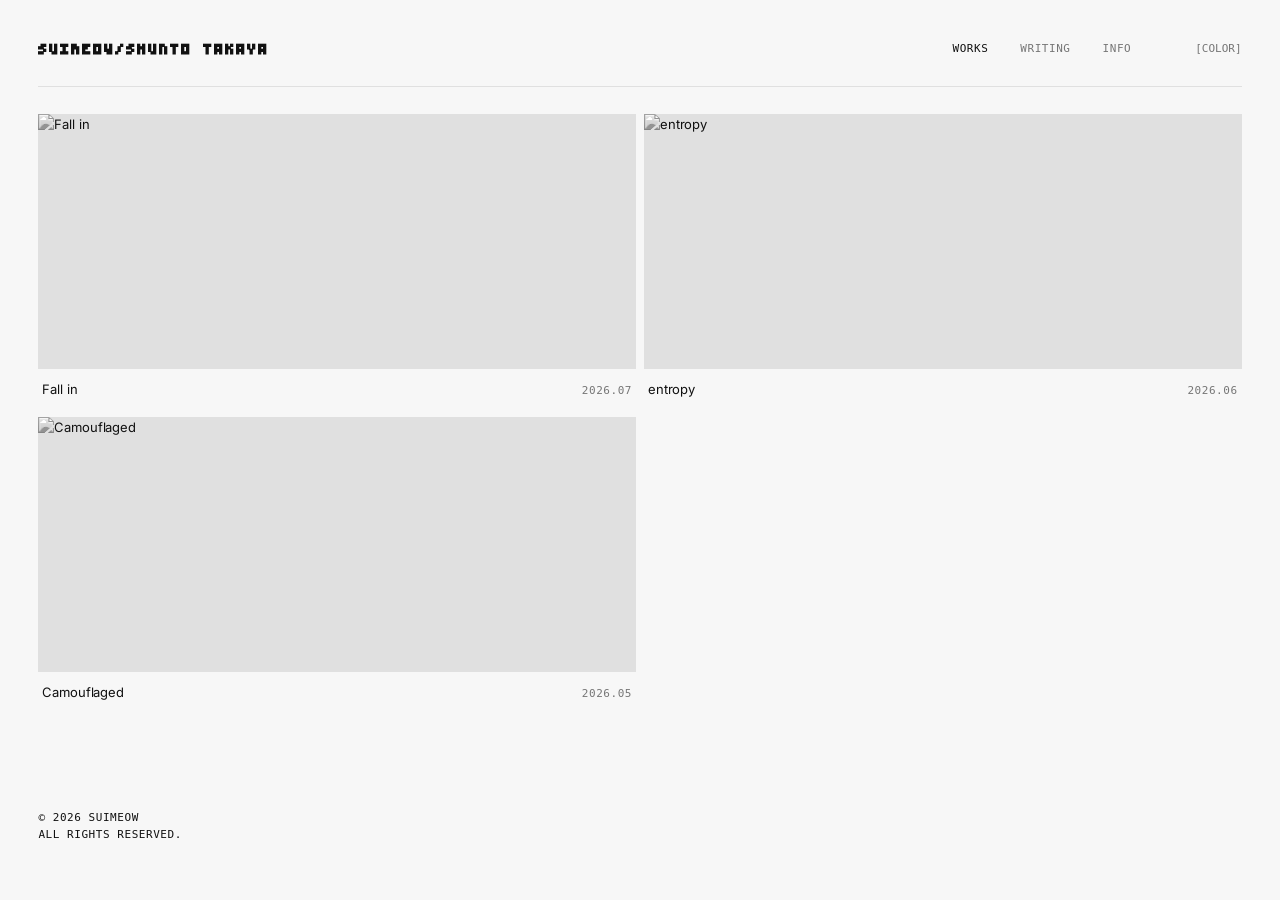
==== index.html @ 9b4cfbe7 "Update index.html" ====
<!DOCTYPE html>
<html lang="ja">
<head>
    <meta charset="UTF-8">
    <meta name="viewport" content="width=device-width, initial-scale=1.0">
    <title>suimeow/shunto takaya</title>
    
    <!-- 💡 新しいファビコンのURLに更新しました -->
    <link rel="icon" type="image/png" href="https://lh3.googleusercontent.com/d/17CSK8Cxt_jZ4pWCs-KcXFS8t7b_LDph7">
    
    <!-- Google Fonts から Bytesized / Geist Pixel / Inter / Noto Sans JP を一括読み込み -->
    <link rel="preconnect" href="https://fonts.googleapis.com">
    <link rel="preconnect" href="https://fonts.gstatic.com" crossorigin>
    <link href="https://fonts.googleapis.com/css2?family=Bytesized&family=Geist+Pixel&family=Inter:wght@300;400;500;600;700&family=Noto+Sans+JP:wght@300;400;500;700&display=swap" rel="stylesheet">

    <style>
        /* --- ARCHITECTURE --- */
        * { margin: 0; padding: 0; box-sizing: border-box; }
        :root {
            --bg-color: #f7f7f7;
            --text-color: #111111;
            --text-muted: #767676;
            --text-dim: #a0a0a0;
            --border-color: #e0e0e0;
            --font-decor: "Bytesized", sans-serif;
            --font-pixel: "Geist Pixel", monospace;
            --font-body: "Inter", "Noto Sans JP", -apple-system, sans-serif;
            --grid-gap: 8px;
            --modal-bg: rgba(247, 247, 247, 0.90);
        }
        body.dark-theme {
            --bg-color: #0b0b0b;
            --text-color: #eeeeee;
            --text-muted: #888888;
            --text-dim: #555555;
            --border-color: #222222;
            --modal-bg: rgba(11, 11, 11, 0.90);
        }
        body {
            background-color: var(--bg-color);
            color: var(--text-color);
            font-family: var(--font-body);
            font-size: 13px;
            line-height: 1.6;
            letter-spacing: -0.01em;
            padding: 3vw;
            transition: background-color 0.3s ease, color 0.3s ease;
        }
        body.modal-open { overflow: hidden; }
        a { color: inherit; text-decoration: none; cursor: pointer; }
        
        .mono { 
            font-family: var(--font-pixel); 
            font-size: 11px; 
            text-transform: uppercase; 
            letter-spacing: 0.05em; 
        }

        /* --- HEADER & NAVIGATION --- */
        header {
            display: flex; justify-content: space-between; align-items: baseline;
            margin-bottom: 3vh;
            border-bottom: 1px solid var(--border-color); padding-bottom: 1.5rem;
            flex-wrap: nowrap;
        }
        .logo { 
            font-family: var(--font-decor);
            font-weight: 600; 
            font-size: 20px; 
            letter-spacing: 0.05em; 
            text-transform: uppercase;
            line-height: 1.2;
            cursor: pointer;
        }
        .sm-break { display: none; }

        nav { display: flex; gap: 2rem; align-items: baseline; flex-shrink: 0; }
        .nav-link { color: var(--text-muted); transition: color 0.2s ease; white-space: nowrap; }
        .nav-link:hover, .nav-link.active { color: var(--text-color); font-weight: 500; }
        .theme-toggle { background: none; border: none; color: var(--text-muted); font-family: var(--font-pixel); font-size: 11px; cursor: pointer; margin-left: 2rem; outline: none; white-space: nowrap; }
        .theme-toggle:hover { color: var(--text-color); }

        @media (max-width: 600px) {
            header {
                align-items: center;
                padding-bottom: 1rem;
            }
            .logo {
                font-size: 16px;
            }
            .sm-break {
                display: block;
            }
            nav {
                gap: 0.8rem;
            }
            .theme-toggle {
                margin-left: 0.5rem;
            }
            .mono, .theme-toggle {
                font-size: 10px;
            }
        }

        /* --- MAIN VIEW SYSTEM --- */
        main { min-height: 60vh; }
        .view-section { display: none; }
        .view-section.active-view { display: block; animation: fadeIn 0.4s cubic-bezier(0.16, 1, 0.3, 1) both; }
        @keyframes fadeIn { from { opacity: 0; transform: translateY(4px); } to { opacity: 1; transform: translateY(0); } }

        /* --- WORKS GRID --- */
        .works-grid { display: grid; grid-template-columns: repeat(1, 1fr); gap: var(--grid-gap); }
        @media (min-width: 600px) { .works-grid { grid-template-columns: repeat(1, 1fr); } }
        @media (min-width: 1024px) { .works-grid { grid-template-columns: repeat(2, 1fr); } }
        
        .work-item { position: relative; background-color: var(--border-color); aspect-ratio: 1920 / 817; overflow: hidden; display: block; }
        .work-item img { width: 100%; height: 100%; object-fit: cover; filter: grayscale(100%); transition: filter 0.5s ease, transform 0.5s ease; }
        .work-item:hover img { filter: grayscale(0%); transform: scale(1.02); }
        .work-info { padding: 10px 4px; display: flex; justify-content: space-between; align-items: baseline; }
        .work-title { font-weight: 400; }
        .work-meta { color: var(--text-muted); }

        /* --- PAGINATION --- */
        .pagination {
            display: flex;
            justify-content: center;
            gap: 1rem;
            margin-top: 4rem;
            margin-bottom: 2rem;
        }
        .page-btn {
            background: none;
            border: none;
            color: var(--text-muted);
            font-family: var(--font-pixel);
            font-size: 11px;
            cursor: pointer;
            padding: 4px 8px;
            transition: color 0.2s ease;
        }
        .page-btn:hover {
            color: var(--text-color);
        }
        .page-btn.active {
            color: var(--text-color);
            font-weight: bold;
            border-bottom: 1px solid var(--text-color);
        }

        /* --- WRITING LIST --- */
        .post-row { display: flex; flex-direction: column; border-bottom: 1px solid var(--border-color); padding: 1.5rem 0; transition: opacity 0.2s ease; }
        @media (min-width: 600px) { .post-row { flex-direction: row; justify-content: space-between; align-items: baseline; } }
        .post-row:hover { opacity: 0.6; }
        .post-date { color: var(--text-muted); min-width: 120px; margin-bottom: 0.25rem; }
        @media (min-width: 600px) { .post-date { margin-bottom: 0; } }
        .post-title { font-size: 14px; font-weight: 400; flex-grow: 1; }
        .post-category { color: var(--text-muted); margin-left: auto; }

        /* --- INFO AREA --- */
        .info-container { display: grid; grid-template-columns: 1fr; gap: 4rem; }
        @media (min-width: 768px) { .info-container { grid-template-columns: 1.5fr 1fr; } }
        
        .profile-header { margin-bottom: 2rem; }
        .profile-name { font-size: 24px; font-weight: 600; letter-spacing: -0.02em; margin-bottom: 0.2rem; }
        .profile-title { font-size: 13px; color: var(--text-color); transition: color 0.3s ease; }
        
        .profile-text { font-size: 14px; line-height: 1.42; max-width: 600px; margin-bottom: 3rem; }
        .profile-text p { margin-bottom: 0.8rem; }
        .meta-group { margin-bottom: 2.5rem; }
        .meta-label { color: var(--text-muted); margin-bottom: 0.5rem; display: block; }
        .meta-list { list-style: none; }
        .meta-list li { margin-bottom: 0.6rem; }
        .meta-list a { border-bottom: 1px solid var(--text-muted); padding-bottom: 2px; }
        .meta-list a:hover { border-bottom-color: var(--text-color); }

        /* --- OVERLAY MODAL --- */
        .modal {
            position: fixed; top: 0; left: 0; width: 100vw; height: 100vh;
            background-color: var(--modal-bg); z-index: 1000;
            display: none; justify-content: center; align-items: flex-start;
            padding: 6vw 4vw 4vw 4vw; overflow-y: auto;
            transition: background-color 0.3s ease;
        }
        .modal.modal-active { display: flex; animation: fadeIn 0.3s ease both; }
        .modal-close {
            position: fixed; top: 3vw; right: 3vw; background: none; border: none;
            color: var(--text-color); font-family: var(--font-pixel); font-size: 12px;
            cursor: pointer; z-index: 1010; outline: none;
            transition: color 0.3s ease;
        }
        .modal-close:hover { color: var(--text-muted); }
        
        .modal-content {
            width: 100%; max-width: 1260px; margin: 0 auto;
            display: flex; flex-direction: column; gap: 0;
        }
        
        .modal-det-title { font-size: 22px; font-weight: 500; margin-bottom: 0.4rem; letter-spacing: -0.01em; }
        .modal-det-meta { color: var(--text-muted); margin-bottom: 1.8rem; display: flex; gap: 1.5rem; }
        .modal-det-desc { font-size: 13.5px; line-height: 1.8; color: var(--text-color); margin-bottom: 3rem; max-width: 900px; white-space: pre-line; }
        
        .modal-media-list {
            display: flex; flex-direction: column; gap: 20px; margin-bottom: 3rem;
        }
        
        .modal-media {
            width: 100%; overflow: hidden; display: block;
        }
        .modal-media a { display: block; width: 100%; transition: opacity 0.25s ease; }
        .modal-media a:hover { opacity: 0.85; }
        .modal-media img { width: 100%; height: auto; object-fit: contain; display: block; }

        .modal-det-credit { font-size: 12px; line-height: 1.6; color: var(--text-dim); margin-bottom: 3rem; white-space: pre-line; }

        .modal-btn-wrap { margin-bottom: 3rem; }
        .modal-btn {
            display: inline-block; padding: 0.7rem 1.5rem;
            border: 1px solid var(--text-color); font-size: 11px;
            transition: background-color 0.2s, color 0.2s;
        }
        .modal-btn:hover { background-color: var(--text-color); color: var(--bg-color); }
    </style>
</head>
<body>

    <header>
        <div class="logo" id="site-logo" onclick="switchView('works')">PORTFOLIO</div>
        <nav>
            <a class="nav-link active mono" onclick="switchView('works')">Works</a>
            <a class="nav-link mono" onclick="switchView('writing')">Writing</a>
            <a class="nav-link mono" onclick="switchView('info')">Info</a>
            <button class="theme-toggle" onclick="toggleTheme()">[COLOR]</button>
        </nav>
    </header>

    <main>
        <section id="works" class="view-section active-view">
            <div class="works-grid" id="works-container"></div>
            <div id="pagination-container" class="pagination"></div>
        </section>

        <section id="writing" class="view-section">
            <div class="writing-list" id="writing-container"></div>
        </section>

        <section id="info" class="view-section">
            <div class="info-container">
                <div>
                    <div class="profile-header">
                        <h2 class="profile-name">suimeow / shunto takaya</h2>
                        <div class="profile-title">Visual Designer</div>
                    </div>
                    
                    <div class="profile-text" id="bio-container"></div>
                </div>

                <div class="profile-meta">
                    <div class="meta-group">
                        <span class="meta-label mono">Contact</span>
                        <ul class="meta-list">
                            <li><span id="email-text"></span></li>
                        </ul>
                    </div>
                    <div class="meta-group">
                        <span class="meta-label mono">Network</span>
                        <ul class="meta-list" id="social-container"></ul>
                    </div>
                </div>
            </div>
        </section>
    </main>

    <div id="work-modal" class="modal" onclick="closeModal(event, false)">
        <button class="modal-close mono" onclick="closeModal(null, true)">[ CLOSE ]</button>
        <div class="modal-content" onclick="event.stopPropagation()">
            <!-- 1. タイトル -->
            <h3 class="modal-det-title" id="modal-title"></h3>
            
            <!-- 2. ジャンル & 時期 -->
            <div class="modal-det-meta mono">
                <span id="modal-type"></span>
                <span id="modal-date"></span>
            </div>
            
            <!-- 3. 説明 -->
            <p class="modal-det-desc" id="modal-desc"></p>
            
            <!-- 4. 画像 (複数枚縦並び) -->
            <div class="modal-media-list" id="modal-media-list-target"></div>
            
            <!-- 5. クレジット (薄い文字) -->
            <div class="modal-det-credit" id="modal-credit"></div>
            
            <!-- 6. ボタン -->
            <div class="modal-btn-wrap">
                <a href="#" target="_blank" rel="noopener" class="modal-btn mono" id="modal-link-btn">VIEW ON PLATFORM</a>
            </div>
        </div>
    </div>

    <footer class="mono">
        <div id="footer-copy">© 2026</div>
        <div>All rights reserved.</div>
    </footer>

    <script>
        const DATA = {
            logo: "suimeow/<br class='sm-break'>shunto takaya",
            copyright: "© 2026 suimeow",
            email: "tkyshn@proton.me",
            
            bio: [
                "ヴィジュアルデザイナー。2005年生まれ。\n都市性とその虚構性をモチーフに、認知の誤りと偶然性から生まれる作品を制作。\n武蔵野美術大学在学中",
            ],

            socials: [
                { name: "X / Twitter", url: "https://x.com/suirneow" },
                { name: "Instagram",   url: "https://instagram.com/suirneow" },
                { name: "Vimeo",       url: "https://vimeo.com/user252983790?fl=pp&fe=sh" },
                { name: "YouTube",     url: "https://www.youtube.com/@suirneow" }
            ],

            works: [
                { 
                    title: "Fall in",     
                    type: "University / Motion / Mapping",   
                    date: "2026.07", 
                    imgs: [
                        "https://lh3.googleusercontent.com/d/1xQnlSJyZciszxVJcoseIBY_h5OKhNu9Y",
                        "https://lh3.googleusercontent.com/d/1dbR0YkHhHA3HBaJmEm372NIievx2GZcP",
                        "https://lh3.googleusercontent.com/d/1RcPy5-tJvNY5mBW7X2kMAPjxP3RqFf-g",
                        "https://lh3.googleusercontent.com/d/1OawNk1m4bmDzVKW0-1DcuIHzfZblofXl",
                        "https://lh3.googleusercontent.com/d/1UY55ZU97llVJ19NwdOrNNJyOoec02yV7",
                        "https://lh3.googleusercontent.com/d/1sBuoEaI54Y1HOdh6ltYdUnBMYEKHaqGf"
                    ], 
                    platformName: "Vimeo",
                    description: "電柱を地中へと埋める行為から着想した都市性の再定義と陥落の表現。",
                    credit: "3DCG, Composite, MotionDesign: shunto takaya\nSound Design: Zohka",
                    link: "https://vimeo.com/1209791994?share=copy&fl=sv&fe=ci"
                },
                { 
                    title: "entropy",     
                    type: "University / Motion / Mapping",   
                    date: "2026.06", 
                    imgs: [
                        "https://lh3.googleusercontent.com/d/1rUE7SzZQZyUeDCHAI-nhEaElFV-aNch2",
                        "https://lh3.googleusercontent.com/d/1uJBYymDIujP2J-NeRUvIVkTzIKTZ8Ow9",
                        "https://lh3.googleusercontent.com/d/1y2rUfnQcPTr2SojB79oxpMtIE3Vv3sl-",
                        "https://lh3.googleusercontent.com/d/1cKOARWhsoNuyTNXX4j9Xyd6_pfxhBDa4"
                    ], 
                    platformName: "Vimeo",
                    description: "映像における空間拡張と変形スクリーンへの展開。",
                    credit: "3DCG, Composite, MotionDesign : shunto takaya\nSound Design: uytrere",
                    link: "https://vimeo.com/1208685257?share=copy&fl=sv&fe=ci"
                },
                { 
                    title: "Camouflaged",     
                    type: "University / Motion",   
                    date: "2026.05",  
                    imgs: [
                        "https://lh3.googleusercontent.com/d/1UfqMl5aT4JoMK3oHJ-WmHiT1JoiXpoiL",
                        "https://lh3.googleusercontent.com/d/1YPBGStUXtqMSxAZ_4LrFBuCdKze6PzIY",
                        "https://lh3.googleusercontent.com/d/1W8LnuWFH3piXiIvEnYEfwoVvyNRqZPZn",
                        "https://lh3.googleusercontent.com/d/1mTh7W4FB8XiSqNBZ9wJ-nHLjU67g9Kyv",
                        "https://lh3.googleusercontent.com/d/1J0Ad73R7c_2cevGJtSDfvzqlpvCVHm3S"
                    ],
                    platformName: "Vimeo",
                    description: "都市における「広告募集」のポスターの虚構性について表現したVFX作品。",
                    credit: "3DCG, Composite, Shoot: shunto takaya\nSound Design: uytrere",
                    link: "https://vimeo.com/1195011631?share=copy&fl=sv&fe=ci"
                }
            ],

            writing: [
                { title: "Blog", category: "Technology",  date: "2026.03.12", link: "#" },
            ]
        };

        let currentWorksPage = 1;
        const itemsPerPage = 10;

        function initSite() {
            if (window.matchMedia && window.matchMedia('(prefers-color-scheme: dark)').matches) {
                document.body.classList.add('dark-theme');
            }

            document.getElementById('site-logo').innerHTML = DATA.logo;
            document.getElementById('footer-copy').innerText = DATA.copyright;
            document.getElementById('email-text').innerText = DATA.email;

            document.getElementById('bio-container').innerHTML = DATA.bio.map(p => `<p>${p}</p>`).join('');
            document.getElementById('social-container').innerHTML = DATA.socials.map(s => `<li><a href="${s.url}" target="_blank" rel="noopener">${s.name}</a></li>`).join('');

            renderWorks();
            setupPagination();

            document.getElementById('writing-container').innerHTML = DATA.writing.map(post => `
                <a href="${post.link}" class="post-row">
                    <span class="post-date mono">${post.date}</span>
                    <span class="post-title">${post.title}</span>
                    <span class="post-category mono">${post.category}</span>
                </a>
            `).join('');
        }

        function renderWorks() {
            const startIndex = (currentWorksPage - 1) * itemsPerPage;
            const endIndex = startIndex + itemsPerPage;
            
            const paginatedItems = DATA.works.slice(startIndex, endIndex);

            document.getElementById('works-container').innerHTML = paginatedItems.map((w, index) => {
                const absoluteIndex = startIndex + index; 
                const thumbnailSrc = w.imgs && w.imgs.length > 0 ? w.imgs[0] : "";
                return `
                    <div>
                        <div class="work-item" onclick="openModal(${absoluteIndex})">
                            <img src="${thumbnailSrc}" alt="${w.title}">
                        </div>
                        <div class="work-info">
                            <span class="work-title"><a onclick="openModal(${absoluteIndex})">${w.title}</a></span>
                            <span class="work-meta mono">${w.date}</span>
                        </div>
                    </div>
                `;
            }).join('');
        }

        function setupPagination() {
            const pContainer = document.getElementById('pagination-container');
            pContainer.innerHTML = "";

            if (DATA.works.length <= itemsPerPage) return;

            const pageCount = Math.ceil(DATA.works.length / itemsPerPage);

            for (let i = 1; i <= pageCount; i++) {
                const btn = document.createElement('button');
                btn.className = `page-btn mono ${i === currentWorksPage ? 'active' : ''}`;
                btn.innerText = i;
                
                btn.addEventListener('click', () => {
                    currentWorksPage = i;
                    renderWorks();
                    setupPagination();
                    window.scrollTo({ top: 0, behavior: 'smooth' });
                });

                pContainer.appendChild(btn);
            }
        }

        function openModal(index) {
            const item = DATA.works[index];
            if (!item) return;

            document.getElementById('modal-title').innerText = item.title;
            document.getElementById('modal-date').innerText = item.date;
            document.getElementById('modal-type').innerText = item.type;
            document.getElementById('modal-desc').innerText = item.description || "";
            document.getElementById('modal-credit').innerText = item.credit || "";
            
            const linkBtn = document.getElementById('modal-link-btn');
            if (item.link && item.link !== "#") {
                linkBtn.style.display = "inline-block";
                linkBtn.href = item.link;
                const platform = item.platformName ? item.platformName.toUpperCase() : "PLATFORM";
                linkBtn.innerText = `VIEW ON ${platform}`;
            } else {
                linkBtn.style.display = "none";
            }

            const mediaListTarget = document.getElementById('modal-media-list-target');
            mediaListTarget.innerHTML = "";

            if (item.imgs && item.imgs.length > 0) {
                item.imgs.forEach(imgSrc => {
                    const mediaBox = document.createElement('div');
                    mediaBox.className = "modal-media";
                    
                    if (item.link && item.link !== "#") {
                        mediaBox.innerHTML = `
                            <a href="${item.link}" target="_blank" rel="noopener">
                                <img src="${imgSrc}" alt="${item.title}">
                            </a>
                        `;
                    } else {
                        mediaBox.innerHTML = `<img src="${imgSrc}" alt="${item.title}">`;
                    }
                    mediaListTarget.appendChild(mediaBox);
                });
            }

            const modal = document.getElementById('work-modal');
            modal.classList.add('modal-active');
            document.body.classList.add('modal-open');
            modal.scrollTop = 0;
        }

        function closeModal(event, force = false) {
            if (force || (event && event.target.id === 'work-modal')) {
                const modal = document.getElementById('work-modal');
                modal.classList.remove('modal-active');
                document.body.classList.remove('modal-open');
            }
        }

        function switchView(viewId) {
            document.querySelectorAll('.view-section').forEach(s => s.classList.remove('active-view'));
            const target = document.getElementById(viewId);
            if (target) target.classList.add('active-view');

            document.querySelectorAll('.nav-link').forEach(link => {
                link.classList.remove('active');
                if (link.getAttribute('onclick').includes(viewId)) link.classList.add('active');
            });
            window.scrollTo({ top: 0, behavior: 'smooth' });
        }

        function toggleTheme() { 
            document.body.classList.toggle('dark-theme'); 
        }

        window.addEventListener('DOMContentLoaded', initSite);
    </script>
</body>
</html>
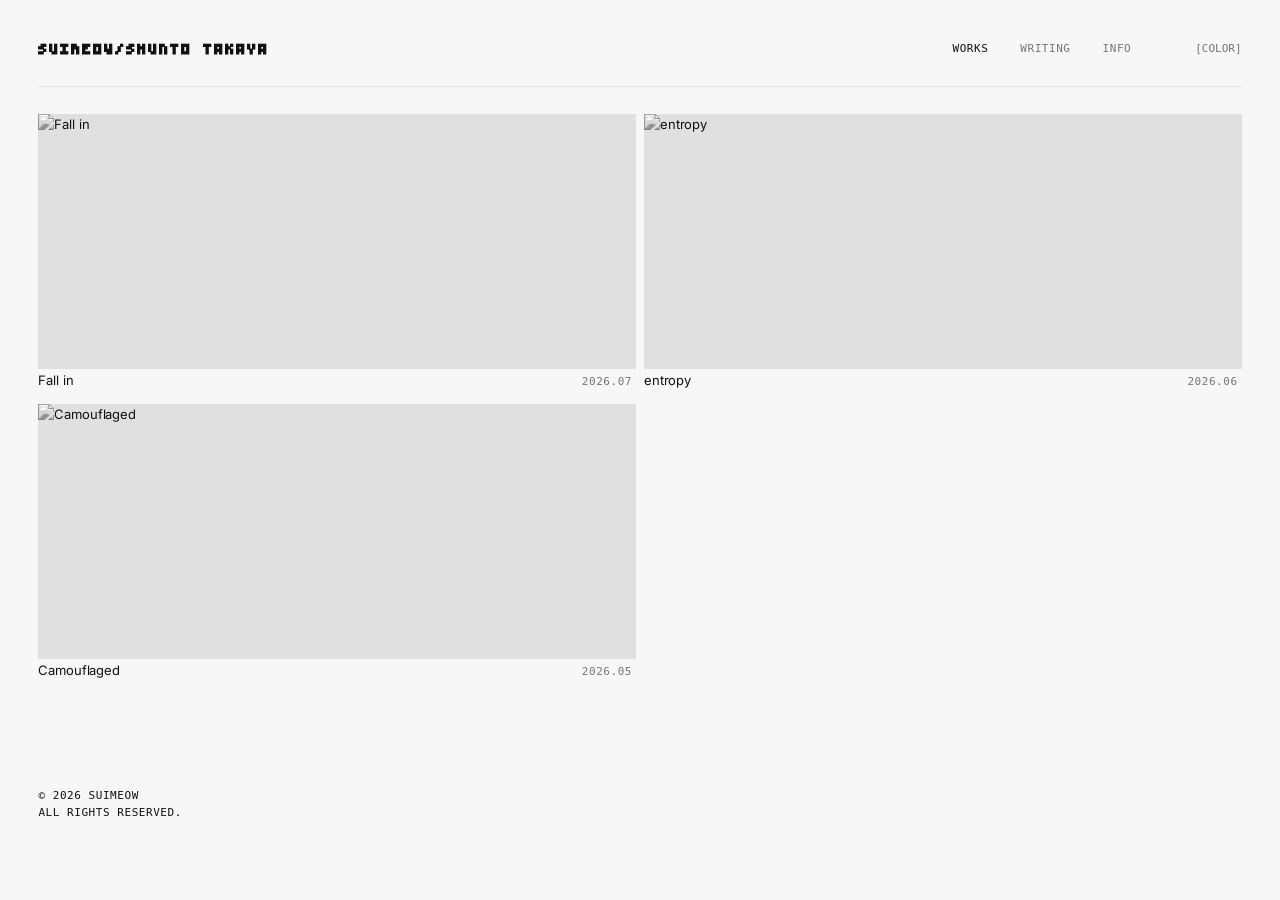
==== commit 42290384: "Update index.html" ====
--- a/index.html
+++ b/index.html
@@ -25,7 +25,7 @@
             --font-decor: "Bytesized", sans-serif;
             --font-pixel: "Geist Pixel", monospace;
             --font-body: "Inter", "Noto Sans JP", -apple-system, sans-serif;
-            --grid-gap: 8px;
+            --grid-gap: 4px;
             --modal-bg: rgba(247, 247, 247, 0.90);
         }
         body.dark-theme {
@@ -109,14 +109,33 @@
         @keyframes fadeIn { from { opacity: 0; transform: translateY(4px); } to { opacity: 1; transform: translateY(0); } }
 
         /* --- WORKS GRID --- */
-        .works-grid { display: grid; grid-template-columns: repeat(1, 1fr); gap: var(--grid-gap); }
-        @media (min-width: 600px) { .works-grid { grid-template-columns: repeat(1, 1fr); } }
-        @media (min-width: 1024px) { .works-grid { grid-template-columns: repeat(2, 1fr); } }
+        .works-grid { 
+            display: grid; 
+            grid-template-columns: repeat(1, 1fr); 
+            
+            /* 💡 1カラム（スマホ）の時の作品ごとの縦の間隔 */
+            row-gap: 4px;    
+        }
+        @media (min-width: 600px) { 
+            .works-grid { 
+                grid-template-columns: repeat(1, 1fr); 
+                row-gap: 4px; 
+            } 
+        }
+        @media (min-width: 1024px) { 
+            .works-grid { 
+                grid-template-columns: repeat(2, 1fr); 
+                
+                /* 💡 2カラム（PC）の時の間隔：縦を詰め、横（作品同士の左右）は適度に確保 */
+                row-gap: 4px;    /* 先ほど調整した狭めの値（4pxなど）がここに効きます */
+                column-gap: 8px;            /* 左右の作品がくっつきすぎないように16px程度を確保 */
+            } 
+        }
         
         .work-item { position: relative; background-color: var(--border-color); aspect-ratio: 1920 / 817; overflow: hidden; display: block; }
         .work-item img { width: 100%; height: 100%; object-fit: cover; filter: grayscale(100%); transition: filter 0.5s ease, transform 0.5s ease; }
         .work-item:hover img { filter: grayscale(0%); transform: scale(1.02); }
-        .work-info { padding: 10px 4px; display: flex; justify-content: space-between; align-items: baseline; }
+        .work-info { padding: 1px 4px 10px 0px; display: flex; justify-content: space-between; align-items: baseline; }
         .work-title { font-weight: 400; }
         .work-meta { color: var(--text-muted); }
 
@@ -200,7 +219,7 @@
         .modal-det-desc { font-size: 13.5px; line-height: 1.8; color: var(--text-color); margin-bottom: 3rem; max-width: 900px; white-space: pre-line; }
         
         .modal-media-list {
-            display: flex; flex-direction: column; gap: 20px; margin-bottom: 3rem;
+            display: flex; flex-direction: column; gap: 4px; margin-bottom: 3rem;
         }
         
         .modal-media {
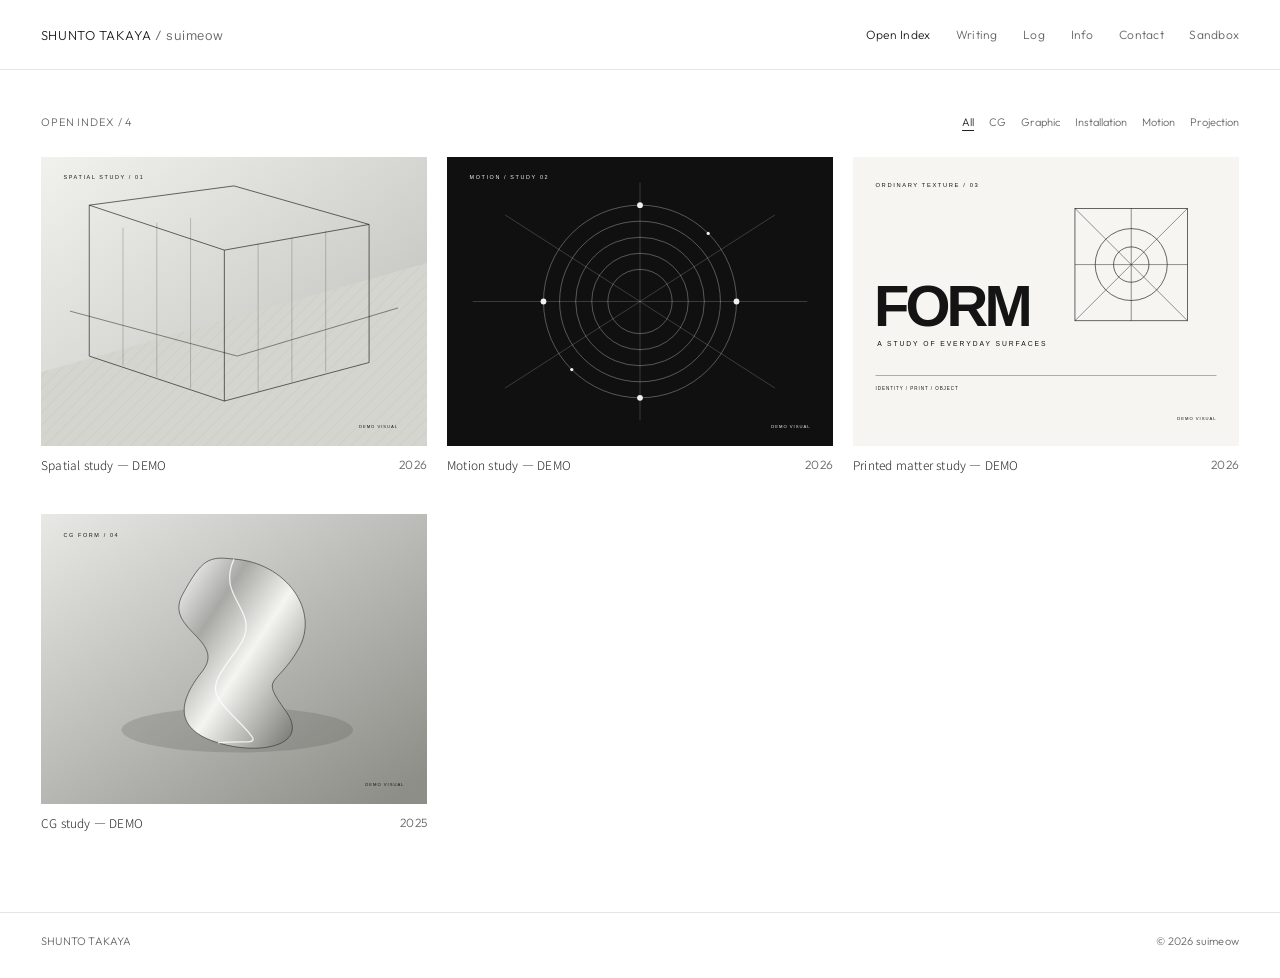
==== commit c703fa10: "Add files via upload" ====
--- a/index.html
+++ b/index.html
@@ -1,546 +1,34 @@
-<!DOCTYPE html>
+<!doctype html>
 <html lang="ja">
 <head>
-    <meta charset="UTF-8">
-    <meta name="viewport" content="width=device-width, initial-scale=1.0">
-    <title>suimeow/shunto takaya</title>
-    
-    <!-- 💡 新しいファビコンのURLに更新しました -->
-    <link rel="icon" type="image/png" href="https://lh3.googleusercontent.com/d/17CSK8Cxt_jZ4pWCs-KcXFS8t7b_LDph7">
-    
-    <!-- Google Fonts から Bytesized / Geist Pixel / Inter / Noto Sans JP を一括読み込み -->
-    <link rel="preconnect" href="https://fonts.googleapis.com">
-    <link rel="preconnect" href="https://fonts.gstatic.com" crossorigin>
-    <link href="https://fonts.googleapis.com/css2?family=Bytesized&family=Geist+Pixel&family=Inter:wght@300;400;500;600;700&family=Noto+Sans+JP:wght@300;400;500;700&display=swap" rel="stylesheet">
-
-    <style>
-        /* --- ARCHITECTURE --- */
-        * { margin: 0; padding: 0; box-sizing: border-box; }
-        :root {
-            --bg-color: #f7f7f7;
-            --text-color: #111111;
-            --text-muted: #767676;
-            --text-dim: #a0a0a0;
-            --border-color: #e0e0e0;
-            --font-decor: "Bytesized", sans-serif;
-            --font-pixel: "Geist Pixel", monospace;
-            --font-body: "Inter", "Noto Sans JP", -apple-system, sans-serif;
-            --grid-gap: 4px;
-            --modal-bg: rgba(247, 247, 247, 0.90);
-        }
-        body.dark-theme {
-            --bg-color: #0b0b0b;
-            --text-color: #eeeeee;
-            --text-muted: #888888;
-            --text-dim: #555555;
-            --border-color: #222222;
-            --modal-bg: rgba(11, 11, 11, 0.90);
-        }
-        body {
-            background-color: var(--bg-color);
-            color: var(--text-color);
-            font-family: var(--font-body);
-            font-size: 13px;
-            line-height: 1.6;
-            letter-spacing: -0.01em;
-            padding: 3vw;
-            transition: background-color 0.3s ease, color 0.3s ease;
-        }
-        body.modal-open { overflow: hidden; }
-        a { color: inherit; text-decoration: none; cursor: pointer; }
-        
-        .mono { 
-            font-family: var(--font-pixel); 
-            font-size: 11px; 
-            text-transform: uppercase; 
-            letter-spacing: 0.05em; 
-        }
-
-        /* --- HEADER & NAVIGATION --- */
-        header {
-            display: flex; justify-content: space-between; align-items: baseline;
-            margin-bottom: 3vh;
-            border-bottom: 1px solid var(--border-color); padding-bottom: 1.5rem;
-            flex-wrap: nowrap;
-        }
-        .logo { 
-            font-family: var(--font-decor);
-            font-weight: 600; 
-            font-size: 20px; 
-            letter-spacing: 0.05em; 
-            text-transform: uppercase;
-            line-height: 1.2;
-            cursor: pointer;
-        }
-        .sm-break { display: none; }
-
-        nav { display: flex; gap: 2rem; align-items: baseline; flex-shrink: 0; }
-        .nav-link { color: var(--text-muted); transition: color 0.2s ease; white-space: nowrap; }
-        .nav-link:hover, .nav-link.active { color: var(--text-color); font-weight: 500; }
-        .theme-toggle { background: none; border: none; color: var(--text-muted); font-family: var(--font-pixel); font-size: 11px; cursor: pointer; margin-left: 2rem; outline: none; white-space: nowrap; }
-        .theme-toggle:hover { color: var(--text-color); }
-
-        @media (max-width: 600px) {
-            header {
-                align-items: center;
-                padding-bottom: 1rem;
-            }
-            .logo {
-                font-size: 16px;
-            }
-            .sm-break {
-                display: block;
-            }
-            nav {
-                gap: 0.8rem;
-            }
-            .theme-toggle {
-                margin-left: 0.5rem;
-            }
-            .mono, .theme-toggle {
-                font-size: 10px;
-            }
-        }
-
-        /* --- MAIN VIEW SYSTEM --- */
-        main { min-height: 60vh; }
-        .view-section { display: none; }
-        .view-section.active-view { display: block; animation: fadeIn 0.4s cubic-bezier(0.16, 1, 0.3, 1) both; }
-        @keyframes fadeIn { from { opacity: 0; transform: translateY(4px); } to { opacity: 1; transform: translateY(0); } }
-
-        /* --- WORKS GRID --- */
-        .works-grid { 
-            display: grid; 
-            grid-template-columns: repeat(1, 1fr); 
-            
-            /* 💡 1カラム（スマホ）の時の作品ごとの縦の間隔 */
-            row-gap: 4px;    
-        }
-        @media (min-width: 600px) { 
-            .works-grid { 
-                grid-template-columns: repeat(1, 1fr); 
-                row-gap: 4px; 
-            } 
-        }
-        @media (min-width: 1024px) { 
-            .works-grid { 
-                grid-template-columns: repeat(2, 1fr); 
-                
-                /* 💡 2カラム（PC）の時の間隔：縦を詰め、横（作品同士の左右）は適度に確保 */
-                row-gap: 4px;    /* 先ほど調整した狭めの値（4pxなど）がここに効きます */
-                column-gap: 8px;            /* 左右の作品がくっつきすぎないように16px程度を確保 */
-            } 
-        }
-        
-        .work-item { position: relative; background-color: var(--border-color); aspect-ratio: 1920 / 817; overflow: hidden; display: block; }
-        .work-item img { width: 100%; height: 100%; object-fit: cover; filter: grayscale(100%); transition: filter 0.5s ease, transform 0.5s ease; }
-        .work-item:hover img { filter: grayscale(0%); transform: scale(1.02); }
-        .work-info { padding: 1px 4px 10px 0px; display: flex; justify-content: space-between; align-items: baseline; }
-        .work-title { font-weight: 400; }
-        .work-meta { color: var(--text-muted); }
-
-        /* --- PAGINATION --- */
-        .pagination {
-            display: flex;
-            justify-content: center;
-            gap: 1rem;
-            margin-top: 4rem;
-            margin-bottom: 2rem;
-        }
-        .page-btn {
-            background: none;
-            border: none;
-            color: var(--text-muted);
-            font-family: var(--font-pixel);
-            font-size: 11px;
-            cursor: pointer;
-            padding: 4px 8px;
-            transition: color 0.2s ease;
-        }
-        .page-btn:hover {
-            color: var(--text-color);
-        }
-        .page-btn.active {
-            color: var(--text-color);
-            font-weight: bold;
-            border-bottom: 1px solid var(--text-color);
-        }
-
-        /* --- WRITING LIST --- */
-        .post-row { display: flex; flex-direction: column; border-bottom: 1px solid var(--border-color); padding: 1.5rem 0; transition: opacity 0.2s ease; }
-        @media (min-width: 600px) { .post-row { flex-direction: row; justify-content: space-between; align-items: baseline; } }
-        .post-row:hover { opacity: 0.6; }
-        .post-date { color: var(--text-muted); min-width: 120px; margin-bottom: 0.25rem; }
-        @media (min-width: 600px) { .post-date { margin-bottom: 0; } }
-        .post-title { font-size: 14px; font-weight: 400; flex-grow: 1; }
-        .post-category { color: var(--text-muted); margin-left: auto; }
-
-        /* --- INFO AREA --- */
-        .info-container { display: grid; grid-template-columns: 1fr; gap: 4rem; }
-        @media (min-width: 768px) { .info-container { grid-template-columns: 1.5fr 1fr; } }
-        
-        .profile-header { margin-bottom: 2rem; }
-        .profile-name { font-size: 24px; font-weight: 600; letter-spacing: -0.02em; margin-bottom: 0.2rem; }
-        .profile-title { font-size: 13px; color: var(--text-color); transition: color 0.3s ease; }
-        
-        .profile-text { font-size: 14px; line-height: 1.42; max-width: 600px; margin-bottom: 3rem; }
-        .profile-text p { margin-bottom: 0.8rem; }
-        .meta-group { margin-bottom: 2.5rem; }
-        .meta-label { color: var(--text-muted); margin-bottom: 0.5rem; display: block; }
-        .meta-list { list-style: none; }
-        .meta-list li { margin-bottom: 0.6rem; }
-        .meta-list a { border-bottom: 1px solid var(--text-muted); padding-bottom: 2px; }
-        .meta-list a:hover { border-bottom-color: var(--text-color); }
-
-        /* --- OVERLAY MODAL --- */
-        .modal {
-            position: fixed; top: 0; left: 0; width: 100vw; height: 100vh;
-            background-color: var(--modal-bg); z-index: 1000;
-            display: none; justify-content: center; align-items: flex-start;
-            padding: 6vw 4vw 4vw 4vw; overflow-y: auto;
-            transition: background-color 0.3s ease;
-        }
-        .modal.modal-active { display: flex; animation: fadeIn 0.3s ease both; }
-        .modal-close {
-            position: fixed; top: 3vw; right: 3vw; background: none; border: none;
-            color: var(--text-color); font-family: var(--font-pixel); font-size: 12px;
-            cursor: pointer; z-index: 1010; outline: none;
-            transition: color 0.3s ease;
-        }
-        .modal-close:hover { color: var(--text-muted); }
-        
-        .modal-content {
-            width: 100%; max-width: 1260px; margin: 0 auto;
-            display: flex; flex-direction: column; gap: 0;
-        }
-        
-        .modal-det-title { font-size: 22px; font-weight: 500; margin-bottom: 0.4rem; letter-spacing: -0.01em; }
-        .modal-det-meta { color: var(--text-muted); margin-bottom: 1.8rem; display: flex; gap: 1.5rem; }
-        .modal-det-desc { font-size: 13.5px; line-height: 1.8; color: var(--text-color); margin-bottom: 3rem; max-width: 900px; white-space: pre-line; }
-        
-        .modal-media-list {
-            display: flex; flex-direction: column; gap: 4px; margin-bottom: 3rem;
-        }
-        
-        .modal-media {
-            width: 100%; overflow: hidden; display: block;
-        }
-        .modal-media a { display: block; width: 100%; transition: opacity 0.25s ease; }
-        .modal-media a:hover { opacity: 0.85; }
-        .modal-media img { width: 100%; height: auto; object-fit: contain; display: block; }
-
-        .modal-det-credit { font-size: 12px; line-height: 1.6; color: var(--text-dim); margin-bottom: 3rem; white-space: pre-line; }
-
-        .modal-btn-wrap { margin-bottom: 3rem; }
-        .modal-btn {
-            display: inline-block; padding: 0.7rem 1.5rem;
-            border: 1px solid var(--text-color); font-size: 11px;
-            transition: background-color 0.2s, color 0.2s;
-        }
-        .modal-btn:hover { background-color: var(--text-color); color: var(--bg-color); }
-    </style>
+  <meta charset="utf-8">
+  <meta name="viewport" content="width=device-width, initial-scale=1">
+  <meta name="description" content="SHUNTO TAKAYA / suimeow — Work archive">
+  <title>Open Index — SHUNTO TAKAYA</title>
+  <link rel="preconnect" href="https://fonts.googleapis.com">
+  <link rel="preconnect" href="https://fonts.gstatic.com" crossorigin>
+  <link href="https://fonts.googleapis.com/css2?family=Noto+Sans+JP:wght@300;400&family=Outfit:wght@300;400&family=Zalando+Sans:wght@300;400&display=swap" rel="stylesheet">
+  <link rel="stylesheet" href="css/base.css">
+  <link rel="stylesheet" href="css/layout.css">
+  <link rel="stylesheet" href="css/components.css">
 </head>
-<body>
-
-    <header>
-        <div class="logo" id="site-logo" onclick="switchView('works')">PORTFOLIO</div>
-        <nav>
-            <a class="nav-link active mono" onclick="switchView('works')">Works</a>
-            <a class="nav-link mono" onclick="switchView('writing')">Writing</a>
-            <a class="nav-link mono" onclick="switchView('info')">Info</a>
-            <button class="theme-toggle" onclick="toggleTheme()">[COLOR]</button>
-        </nav>
-    </header>
-
-    <main>
-        <section id="works" class="view-section active-view">
-            <div class="works-grid" id="works-container"></div>
-            <div id="pagination-container" class="pagination"></div>
-        </section>
-
-        <section id="writing" class="view-section">
-            <div class="writing-list" id="writing-container"></div>
-        </section>
-
-        <section id="info" class="view-section">
-            <div class="info-container">
-                <div>
-                    <div class="profile-header">
-                        <h2 class="profile-name">suimeow / shunto takaya</h2>
-                        <div class="profile-title">Visual Designer</div>
-                    </div>
-                    
-                    <div class="profile-text" id="bio-container"></div>
-                </div>
-
-                <div class="profile-meta">
-                    <div class="meta-group">
-                        <span class="meta-label mono">Contact</span>
-                        <ul class="meta-list">
-                            <li><span id="email-text"></span></li>
-                        </ul>
-                    </div>
-                    <div class="meta-group">
-                        <span class="meta-label mono">Network</span>
-                        <ul class="meta-list" id="social-container"></ul>
-                    </div>
-                </div>
-            </div>
-        </section>
-    </main>
-
-    <div id="work-modal" class="modal" onclick="closeModal(event, false)">
-        <button class="modal-close mono" onclick="closeModal(null, true)">[ CLOSE ]</button>
-        <div class="modal-content" onclick="event.stopPropagation()">
-            <!-- 1. タイトル -->
-            <h3 class="modal-det-title" id="modal-title"></h3>
-            
-            <!-- 2. ジャンル & 時期 -->
-            <div class="modal-det-meta mono">
-                <span id="modal-type"></span>
-                <span id="modal-date"></span>
-            </div>
-            
-            <!-- 3. 説明 -->
-            <p class="modal-det-desc" id="modal-desc"></p>
-            
-            <!-- 4. 画像 (複数枚縦並び) -->
-            <div class="modal-media-list" id="modal-media-list-target"></div>
-            
-            <!-- 5. クレジット (薄い文字) -->
-            <div class="modal-det-credit" id="modal-credit"></div>
-            
-            <!-- 6. ボタン -->
-            <div class="modal-btn-wrap">
-                <a href="#" target="_blank" rel="noopener" class="modal-btn mono" id="modal-link-btn">VIEW ON PLATFORM</a>
-            </div>
-        </div>
+<body data-page="work">
+  <header class="site-header">
+    <a class="wordmark" href="index.html">SHUNTO TAKAYA <span>/ suimeow</span></a>
+    <nav class="site-nav" aria-label="Main navigation">
+      <a aria-current="page" href="index.html">Open Index</a><a href="writing.html">Writing</a><a href="log.html">Log</a><a href="info.html">Info</a><a href="contact.html">Contact</a><a href="sandbox.html">Sandbox</a>
+    </nav>
+  </header>
+  <main class="page-main">
+    <div class="archive-toolbar">
+      <div class="eyebrow">OPEN INDEX <span id="work-count"></span></div>
+      <div id="genre-filters" class="filters" aria-label="Filter by genre"></div>
     </div>
-
-    <footer class="mono">
-        <div id="footer-copy">© 2026</div>
-        <div>All rights reserved.</div>
-    </footer>
-
-    <script>
-        const DATA = {
-            logo: "suimeow/<br class='sm-break'>shunto takaya",
-            copyright: "© 2026 suimeow",
-            email: "tkyshn@proton.me",
-            
-            bio: [
-                "ヴィジュアルデザイナー。2005年生まれ。\n都市性とその虚構性をモチーフに、認知の誤りと偶然性から生まれる作品を制作。\n武蔵野美術大学在学中",
-            ],
-
-            socials: [
-                { name: "X / Twitter", url: "https://x.com/suirneow" },
-                { name: "Instagram",   url: "https://instagram.com/suirneow" },
-                { name: "Vimeo",       url: "https://vimeo.com/user252983790?fl=pp&fe=sh" },
-                { name: "YouTube",     url: "https://www.youtube.com/@suirneow" }
-            ],
-
-            works: [
-                { 
-                    title: "Fall in",     
-                    type: "University / Motion / Mapping",   
-                    date: "2026.07", 
-                    imgs: [
-                        "https://lh3.googleusercontent.com/d/1xQnlSJyZciszxVJcoseIBY_h5OKhNu9Y",
-                        "https://lh3.googleusercontent.com/d/1dbR0YkHhHA3HBaJmEm372NIievx2GZcP",
-                        "https://lh3.googleusercontent.com/d/1RcPy5-tJvNY5mBW7X2kMAPjxP3RqFf-g",
-                        "https://lh3.googleusercontent.com/d/1OawNk1m4bmDzVKW0-1DcuIHzfZblofXl",
-                        "https://lh3.googleusercontent.com/d/1UY55ZU97llVJ19NwdOrNNJyOoec02yV7",
-                        "https://lh3.googleusercontent.com/d/1sBuoEaI54Y1HOdh6ltYdUnBMYEKHaqGf"
-                    ], 
-                    platformName: "Vimeo",
-                    description: "電柱を地中へと埋める行為から着想した都市性の再定義と陥落の表現。",
-                    credit: "3DCG, Composite, MotionDesign: shunto takaya\nSound Design: Zohka",
-                    link: "https://vimeo.com/1209791994?share=copy&fl=sv&fe=ci"
-                },
-                { 
-                    title: "entropy",     
-                    type: "University / Motion / Mapping",   
-                    date: "2026.06", 
-                    imgs: [
-                        "https://lh3.googleusercontent.com/d/1rUE7SzZQZyUeDCHAI-nhEaElFV-aNch2",
-                        "https://lh3.googleusercontent.com/d/1uJBYymDIujP2J-NeRUvIVkTzIKTZ8Ow9",
-                        "https://lh3.googleusercontent.com/d/1y2rUfnQcPTr2SojB79oxpMtIE3Vv3sl-",
-                        "https://lh3.googleusercontent.com/d/1cKOARWhsoNuyTNXX4j9Xyd6_pfxhBDa4"
-                    ], 
-                    platformName: "Vimeo",
-                    description: "映像における空間拡張と変形スクリーンへの展開。",
-                    credit: "3DCG, Composite, MotionDesign : shunto takaya\nSound Design: uytrere",
-                    link: "https://vimeo.com/1208685257?share=copy&fl=sv&fe=ci"
-                },
-                { 
-                    title: "Camouflaged",     
-                    type: "University / Motion",   
-                    date: "2026.05",  
-                    imgs: [
-                        "https://lh3.googleusercontent.com/d/1UfqMl5aT4JoMK3oHJ-WmHiT1JoiXpoiL",
-                        "https://lh3.googleusercontent.com/d/1YPBGStUXtqMSxAZ_4LrFBuCdKze6PzIY",
-                        "https://lh3.googleusercontent.com/d/1W8LnuWFH3piXiIvEnYEfwoVvyNRqZPZn",
-                        "https://lh3.googleusercontent.com/d/1mTh7W4FB8XiSqNBZ9wJ-nHLjU67g9Kyv",
-                        "https://lh3.googleusercontent.com/d/1J0Ad73R7c_2cevGJtSDfvzqlpvCVHm3S"
-                    ],
-                    platformName: "Vimeo",
-                    description: "都市における「広告募集」のポスターの虚構性について表現したVFX作品。",
-                    credit: "3DCG, Composite, Shoot: shunto takaya\nSound Design: uytrere",
-                    link: "https://vimeo.com/1195011631?share=copy&fl=sv&fe=ci"
-                }
-            ],
-
-            writing: [
-                { title: "Blog", category: "Technology",  date: "2026.03.12", link: "#" },
-            ]
-        };
-
-        let currentWorksPage = 1;
-        const itemsPerPage = 10;
-
-        function initSite() {
-            if (window.matchMedia && window.matchMedia('(prefers-color-scheme: dark)').matches) {
-                document.body.classList.add('dark-theme');
-            }
-
-            document.getElementById('site-logo').innerHTML = DATA.logo;
-            document.getElementById('footer-copy').innerText = DATA.copyright;
-            document.getElementById('email-text').innerText = DATA.email;
-
-            document.getElementById('bio-container').innerHTML = DATA.bio.map(p => `<p>${p}</p>`).join('');
-            document.getElementById('social-container').innerHTML = DATA.socials.map(s => `<li><a href="${s.url}" target="_blank" rel="noopener">${s.name}</a></li>`).join('');
-
-            renderWorks();
-            setupPagination();
-
-            document.getElementById('writing-container').innerHTML = DATA.writing.map(post => `
-                <a href="${post.link}" class="post-row">
-                    <span class="post-date mono">${post.date}</span>
-                    <span class="post-title">${post.title}</span>
-                    <span class="post-category mono">${post.category}</span>
-                </a>
-            `).join('');
-        }
-
-        function renderWorks() {
-            const startIndex = (currentWorksPage - 1) * itemsPerPage;
-            const endIndex = startIndex + itemsPerPage;
-            
-            const paginatedItems = DATA.works.slice(startIndex, endIndex);
-
-            document.getElementById('works-container').innerHTML = paginatedItems.map((w, index) => {
-                const absoluteIndex = startIndex + index; 
-                const thumbnailSrc = w.imgs && w.imgs.length > 0 ? w.imgs[0] : "";
-                return `
-                    <div>
-                        <div class="work-item" onclick="openModal(${absoluteIndex})">
-                            <img src="${thumbnailSrc}" alt="${w.title}">
-                        </div>
-                        <div class="work-info">
-                            <span class="work-title"><a onclick="openModal(${absoluteIndex})">${w.title}</a></span>
-                            <span class="work-meta mono">${w.date}</span>
-                        </div>
-                    </div>
-                `;
-            }).join('');
-        }
-
-        function setupPagination() {
-            const pContainer = document.getElementById('pagination-container');
-            pContainer.innerHTML = "";
-
-            if (DATA.works.length <= itemsPerPage) return;
-
-            const pageCount = Math.ceil(DATA.works.length / itemsPerPage);
-
-            for (let i = 1; i <= pageCount; i++) {
-                const btn = document.createElement('button');
-                btn.className = `page-btn mono ${i === currentWorksPage ? 'active' : ''}`;
-                btn.innerText = i;
-                
-                btn.addEventListener('click', () => {
-                    currentWorksPage = i;
-                    renderWorks();
-                    setupPagination();
-                    window.scrollTo({ top: 0, behavior: 'smooth' });
-                });
-
-                pContainer.appendChild(btn);
-            }
-        }
-
-        function openModal(index) {
-            const item = DATA.works[index];
-            if (!item) return;
-
-            document.getElementById('modal-title').innerText = item.title;
-            document.getElementById('modal-date').innerText = item.date;
-            document.getElementById('modal-type').innerText = item.type;
-            document.getElementById('modal-desc').innerText = item.description || "";
-            document.getElementById('modal-credit').innerText = item.credit || "";
-            
-            const linkBtn = document.getElementById('modal-link-btn');
-            if (item.link && item.link !== "#") {
-                linkBtn.style.display = "inline-block";
-                linkBtn.href = item.link;
-                const platform = item.platformName ? item.platformName.toUpperCase() : "PLATFORM";
-                linkBtn.innerText = `VIEW ON ${platform}`;
-            } else {
-                linkBtn.style.display = "none";
-            }
-
-            const mediaListTarget = document.getElementById('modal-media-list-target');
-            mediaListTarget.innerHTML = "";
-
-            if (item.imgs && item.imgs.length > 0) {
-                item.imgs.forEach(imgSrc => {
-                    const mediaBox = document.createElement('div');
-                    mediaBox.className = "modal-media";
-                    
-                    if (item.link && item.link !== "#") {
-                        mediaBox.innerHTML = `
-                            <a href="${item.link}" target="_blank" rel="noopener">
-                                <img src="${imgSrc}" alt="${item.title}">
-                            </a>
-                        `;
-                    } else {
-                        mediaBox.innerHTML = `<img src="${imgSrc}" alt="${item.title}">`;
-                    }
-                    mediaListTarget.appendChild(mediaBox);
-                });
-            }
-
-            const modal = document.getElementById('work-modal');
-            modal.classList.add('modal-active');
-            document.body.classList.add('modal-open');
-            modal.scrollTop = 0;
-        }
-
-        function closeModal(event, force = false) {
-            if (force || (event && event.target.id === 'work-modal')) {
-                const modal = document.getElementById('work-modal');
-                modal.classList.remove('modal-active');
-                document.body.classList.remove('modal-open');
-            }
-        }
-
-        function switchView(viewId) {
-            document.querySelectorAll('.view-section').forEach(s => s.classList.remove('active-view'));
-            const target = document.getElementById(viewId);
-            if (target) target.classList.add('active-view');
-
-            document.querySelectorAll('.nav-link').forEach(link => {
-                link.classList.remove('active');
-                if (link.getAttribute('onclick').includes(viewId)) link.classList.add('active');
-            });
-            window.scrollTo({ top: 0, behavior: 'smooth' });
-        }
-
-        function toggleTheme() { 
-            document.body.classList.toggle('dark-theme'); 
-        }
-
-        window.addEventListener('DOMContentLoaded', initSite);
-    </script>
+    <div id="work-grid" class="work-grid" aria-live="polite"><p class="loading">Loading archive…</p></div>
+    <p id="empty-state" class="empty-state" hidden>No works in the index yet.</p>
+  </main>
+  <footer class="site-footer"><span>SHUNTO TAKAYA</span><span>© <span id="year"></span> suimeow</span></footer>
+  <script src="js/config.js"></script><script src="js/data.js"></script><script src="js/media.js"></script><script src="js/render.js"></script><script src="js/router.js"></script>
+  <script>document.getElementById('year').textContent = new Date().getFullYear(); Site.renderWorkIndex();</script>
 </body>
 </html>
--- a/css/base.css
+++ b/css/base.css
@@ -0,0 +1,13 @@
+@charset "UTF-8";
+:root{--paper:#fff;--ink:#222;--muted:#666;--faint:#8b8b8b;--line:#e5e5e5;--pad:clamp(16px,3.2vw,48px);--sans-jp:"Noto Sans JP",sans-serif;--outfit:"Outfit",sans-serif;--zalando:"Zalando Sans",sans-serif}
+*{box-sizing:border-box}
+html{background:var(--paper);color:var(--ink);font-size:14px;scroll-behavior:auto}
+body{margin:0;font-family:var(--sans-jp);font-weight:300;line-height:1.9;letter-spacing:.015em;-webkit-font-smoothing:antialiased}
+a{color:inherit;text-decoration:none}
+a:hover{text-decoration:underline;text-underline-offset:3px}
+a:focus-visible,button:focus-visible{outline:2px solid var(--ink);outline-offset:4px}
+img,video{display:block;max-width:100%}
+button,input{font:inherit}
+button{color:inherit}
+::selection{background:#dedede;color:#111}
+[hidden]{display:none!important}
--- a/css/layout.css
+++ b/css/layout.css
@@ -0,0 +1,14 @@
+ .site-header{display:flex;align-items:center;justify-content:space-between;gap:24px;padding:23px var(--pad) 21px;border-bottom:1px solid var(--line)}
+.wordmark{font-family:var(--outfit);font-size:13px;letter-spacing:.04em;white-space:nowrap}
+.wordmark span{font-family:var(--zalando);color:var(--muted);font-weight:300}
+.site-nav{display:flex;gap:clamp(12px,2vw,28px);align-items:center;flex-wrap:wrap;justify-content:flex-end}
+.site-nav a{font-family:var(--outfit);font-size:12px;color:var(--muted);letter-spacing:.02em}
+.site-nav a[aria-current="page"]{color:var(--ink)}
+.page-main{padding:42px var(--pad) 80px;min-height:65vh}
+.page-main.narrow{max-width:920px;margin-inline:auto}
+.archive-toolbar{display:flex;justify-content:space-between;align-items:baseline;gap:24px;margin-bottom:24px}
+.page-heading{margin:0 0 42px}
+.page-heading h1{font-family:var(--outfit);font-size:clamp(26px,3vw,40px);font-weight:300;line-height:1.15;margin:10px 0 0;letter-spacing:-.025em}
+.work-grid{display:grid;grid-template-columns:repeat(3,minmax(0,1fr));column-gap:20px;row-gap:40px}
+.site-footer{display:flex;justify-content:space-between;gap:20px;padding:18px var(--pad) 26px;border-top:1px solid var(--line);font-family:var(--outfit);font-size:11px;color:var(--muted)}
+.detail-root{min-height:78vh}
--- a/css/components.css
+++ b/css/components.css
@@ -0,0 +1,92 @@
+ .eyebrow{font-family:var(--outfit);font-size:11px;letter-spacing:.08em;color:var(--muted)}
+.filters{display:flex;gap:15px;flex-wrap:wrap;justify-content:flex-end}
+.filter-button{border:0;background:none;padding:0;color:var(--muted);font-family:var(--outfit);font-size:11px;cursor:pointer}
+.filter-button[aria-pressed="true"]{color:var(--ink);text-decoration:underline;text-underline-offset:4px}
+.work-item{min-width:0}
+.work-thumb{position:relative;display:block;aspect-ratio:4/3;background:#f2f2f2;overflow:hidden}
+.work-thumb img{width:100%;height:100%;object-fit:cover;transition:opacity 140ms linear}
+.work-thumb:hover img{opacity:.88}
+.media-fallback{width:100%;height:100%;min-height:100px;display:flex;align-items:center;justify-content:center;background:#f1f1f1;color:#777;font:11px var(--outfit);letter-spacing:.08em}
+.work-meta{display:flex;justify-content:space-between;gap:12px;padding-top:9px;font-size:12px;line-height:1.6}
+.work-title{overflow-wrap:anywhere}
+.work-year{font-family:var(--outfit);color:var(--muted);white-space:nowrap}
+.loading,.empty-state{font-size:12px;color:var(--muted)}
+.filters .filter-button:first-child{margin-left:0}
+.work-detail-hero{position:relative;min-height:70vh;height:calc(100svh - 125px);background:#ededed;color:#fff;overflow:hidden}
+.work-detail-hero>img,.work-detail-hero>video{position:absolute;inset:0;width:100%;height:100%;object-fit:cover}
+.work-detail-hero:after{content:"";position:absolute;inset:45% 0 0;background:linear-gradient(transparent,rgba(0,0,0,.42));pointer-events:none}
+.detail-captions{position:absolute;z-index:1;left:var(--pad);right:var(--pad);bottom:28px;display:grid;grid-template-columns:1fr minmax(240px, .8fr);gap:40px;align-items:end}
+.detail-caption-en{font:300 12px/1.8 var(--zalando);max-width:540px}
+.detail-description{font:300 12px/1.9 var(--sans-jp);max-width:520px;justify-self:end}
+.detail-content{padding:52px var(--pad) 70px}
+.detail-content h2{font:300 16px var(--outfit);margin:0 0 24px}
+.detail-media-grid{display:grid;grid-template-columns:repeat(2,minmax(0,1fr));gap:18px;margin-top:28px}
+.detail-media-grid img,.detail-media-grid video{width:100%;height:auto}
+.process-list{display:grid;gap:28px}
+.process-item{display:grid;grid-template-columns:1fr 1fr;gap:24px;align-items:start}
+.process-item img{width:100%;height:auto}
+.process-item p{margin:0;font-size:13px;line-height:1.9}
+.spread-layout{display:grid;grid-template-columns:1fr 1fr;gap:clamp(24px,5vw,80px);padding:clamp(24px,5vw,80px) var(--pad)}
+.spread-primary img{width:100%;height:auto}
+.spread-primary .description{font-size:13px;line-height:1.9;max-width:42em}
+.spread-process{padding-top:12px}
+.meta-list{display:flex;flex-wrap:wrap;gap:8px 20px;font:11px/1.8 var(--zalando);color:var(--muted);margin-top:14px}
+.detail-navigation{display:flex;justify-content:space-between;gap:16px;padding:20px var(--pad);font:12px var(--outfit);border-top:1px solid var(--line)}
+.article-list{border-top:1px solid var(--line)}
+.article-row{display:grid;grid-template-columns:110px 1fr auto;gap:20px;padding:18px 0;border-bottom:1px solid var(--line);align-items:start}
+.article-date{font:11px var(--outfit);color:var(--muted);padding-top:3px}
+.article-title{font-size:14px}
+.article-thumb{width:88px;aspect-ratio:4/3;object-fit:cover;background:#eee}
+.article-detail{max-width:720px;margin:0 auto}
+.article-detail h1{font:300 clamp(25px,4vw,38px)/1.3 var(--sans-jp);margin:10px 0 24px}
+.article-body{font-size:14px;line-height:2;overflow-wrap:anywhere}
+.article-body h2,.article-body h3{font-weight:400;line-height:1.5;margin:2em 0 .7em}
+.article-body p{margin:0 0 1.3em}
+.article-body ul,.article-body ol{padding-left:1.5em}
+.article-body blockquote{margin:1.5em 0;padding-left:16px;border-left:1px solid #aaa;color:var(--muted)}
+.article-body pre{overflow:auto;padding:16px;background:#f5f5f5;font:12px/1.7 monospace}
+.article-body code{font-family:monospace;font-size:.92em}
+.article-body table{border-collapse:collapse;width:100%;font-size:12px}
+.article-body th,.article-body td{border-bottom:1px solid var(--line);text-align:left;padding:8px}
+.article-body img{margin:22px 0;width:auto;max-height:75vh}
+.video-frame{width:100%;aspect-ratio:16/9;border:0;margin:20px 0}
+.log-list{border-top:1px solid var(--line)}
+.log-entry{padding:22px 0 26px;border-bottom:1px solid var(--line)}
+.log-date{display:block;font:11px var(--outfit);color:var(--muted);margin-bottom:8px}
+.log-body{font-size:13px;line-height:1.95;overflow-wrap:anywhere}
+.log-body p{margin:0 0 .8em}
+.log-images{display:grid;grid-template-columns:repeat(2,minmax(0,1fr));gap:8px;margin-top:14px}
+.log-images img{width:100%;max-height:360px;object-fit:cover;background:#eee}
+.log-actions{margin-top:8px;font:11px var(--outfit);color:var(--muted)}
+.load-more{display:block;margin:28px auto 0;padding:8px 0;border:0;border-bottom:1px solid var(--line);background:none;font:12px var(--outfit);cursor:pointer}
+.info-section{padding:20px 0;border-top:1px solid var(--line)}
+.info-section h2{font:12px var(--outfit);margin:0 0 12px}
+.info-section p,.info-section li{font-size:13px;line-height:1.9}
+.info-section ul{padding-left:1.2em;margin:0}
+.info-grid{display:grid;grid-template-columns:140px 1fr;gap:20px}
+.sandbox-grid{display:grid;grid-template-columns:repeat(3,minmax(0,1fr));gap:24px}
+.sandbox-item img{width:100%;aspect-ratio:4/3;object-fit:cover;background:#eee}
+.sandbox-item h2{font:13px var(--sans-jp);margin:8px 0 2px}
+.sandbox-item p{font-size:12px;color:var(--muted);margin:0}
+.tag-list{display:flex;gap:10px;flex-wrap:wrap;color:var(--muted);font:11px var(--outfit)}
+.error-note{padding:24px 0;color:var(--muted);font-size:12px}
+@media(max-width:900px){.site-header{align-items:flex-start;flex-direction:column;gap:12px}.site-nav{justify-content:flex-start}.work-grid{grid-template-columns:repeat(2,minmax(0,1fr));gap:28px 14px}.sandbox-grid{grid-template-columns:repeat(2,minmax(0,1fr))}}
+@media(max-width:560px){.site-header{padding-top:17px;padding-bottom:15px}.site-nav{gap:13px}.site-nav a{font-size:11px}.page-main{padding-top:28px}.archive-toolbar{align-items:flex-start;flex-direction:column;gap:12px}.filters{justify-content:flex-start}.work-grid{gap:24px 10px}.work-meta{font-size:11px}.detail-captions{grid-template-columns:1fr;gap:8px;bottom:18px}.detail-description{justify-self:start;max-width:100%}.work-detail-hero{height:78svh;min-height:500px}.detail-media-grid,.process-item,.spread-layout{grid-template-columns:1fr}.spread-layout{padding-top:28px}.article-row{grid-template-columns:78px 1fr;gap:12px}.article-thumb{grid-column:2;width:100%;max-width:180px}.article-title{font-size:13px}.info-grid{grid-template-columns:1fr;gap:6px}.sandbox-grid{grid-template-columns:repeat(2,minmax(0,1fr))}.site-footer{font-size:10px}}
+
+/* Tweet-like quick Log composer */
+.log-composer{border:1px solid var(--line);padding:16px;margin:0 0 32px}
+.composer-top{display:flex;justify-content:space-between;align-items:center;margin-bottom:12px}
+.composer-count{font:11px var(--outfit);color:var(--muted);font-variant-numeric:tabular-nums}
+.log-composer textarea,.log-composer input{display:block;width:100%;border:0;border-bottom:1px solid var(--line);border-radius:0;background:transparent;padding:10px 0;color:var(--ink);font:13px/1.9 var(--sans-jp);outline-offset:3px;resize:vertical}
+.log-composer textarea::placeholder,.log-composer input::placeholder{color:#999}
+.composer-optional{margin-top:12px;display:grid;grid-template-columns:95px 1fr;align-items:center;gap:12px}
+.composer-optional label,.composer-output label{font:11px var(--outfit);color:var(--muted)}
+.composer-optional label span{display:block;font:10px var(--sans-jp)}
+.composer-actions{display:flex;justify-content:space-between;align-items:center;gap:12px;margin-top:16px}
+.composer-actions button,.composer-output button{border:1px solid var(--line);padding:9px 12px;background:transparent;font:11px var(--outfit);cursor:pointer;color:var(--ink)}
+.composer-actions .composer-submit{background:var(--ink);color:#fff;border-color:var(--ink)}
+.composer-status{font-size:11px;line-height:1.7;color:var(--muted);margin:12px 0 0}
+.composer-output{border-top:1px solid var(--line);margin-top:16px;padding-top:16px}
+.composer-output textarea{margin:8px 0 12px;font:11px/1.6 monospace;background:#f6f6f4;padding:8px}
+.sr-only{position:absolute;width:1px;height:1px;padding:0;margin:-1px;overflow:hidden;clip:rect(0,0,0,0);white-space:nowrap;border:0}
+@media(max-width:560px){.log-composer{padding:13px}.composer-optional{grid-template-columns:1fr;gap:4px}.composer-actions{align-items:stretch}.composer-actions button{flex:1;padding:10px 7px;font-size:10px}}
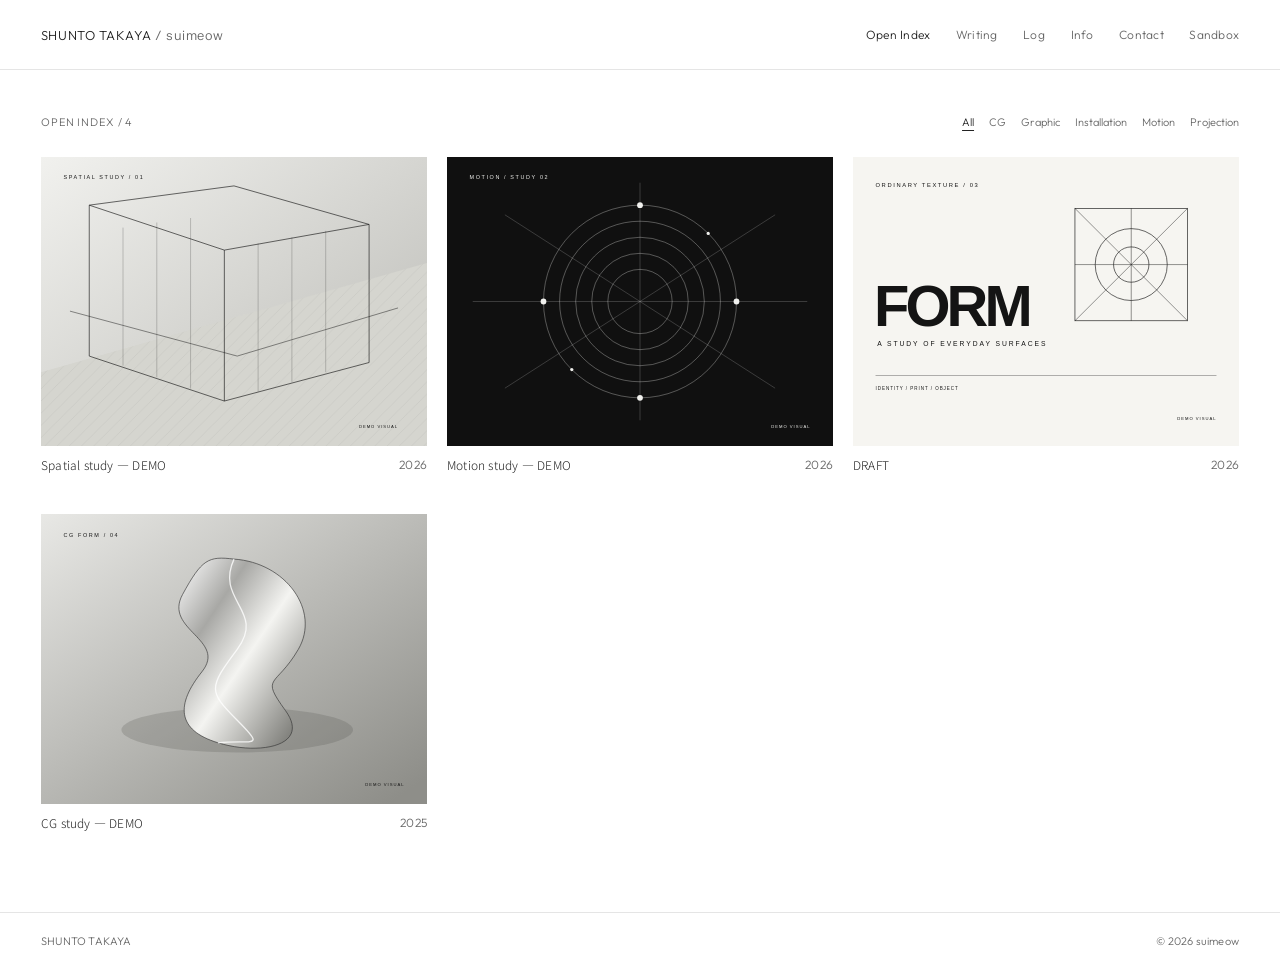
==== commit 23e7b39c: "Update index.html" ====
--- a/index.html
+++ b/index.html
@@ -4,7 +4,7 @@
   <meta charset="utf-8">
   <meta name="viewport" content="width=device-width, initial-scale=1">
   <meta name="description" content="SHUNTO TAKAYA / suimeow — Work archive">
-  <title>Open Index — SHUNTO TAKAYA</title>
+  <title>Works — SHUNTO TAKAYA</title>
   <link rel="preconnect" href="https://fonts.googleapis.com">
   <link rel="preconnect" href="https://fonts.gstatic.com" crossorigin>
   <link href="https://fonts.googleapis.com/css2?family=Noto+Sans+JP:wght@300;400&family=Outfit:wght@300;400&family=Zalando+Sans:wght@300;400&display=swap" rel="stylesheet">
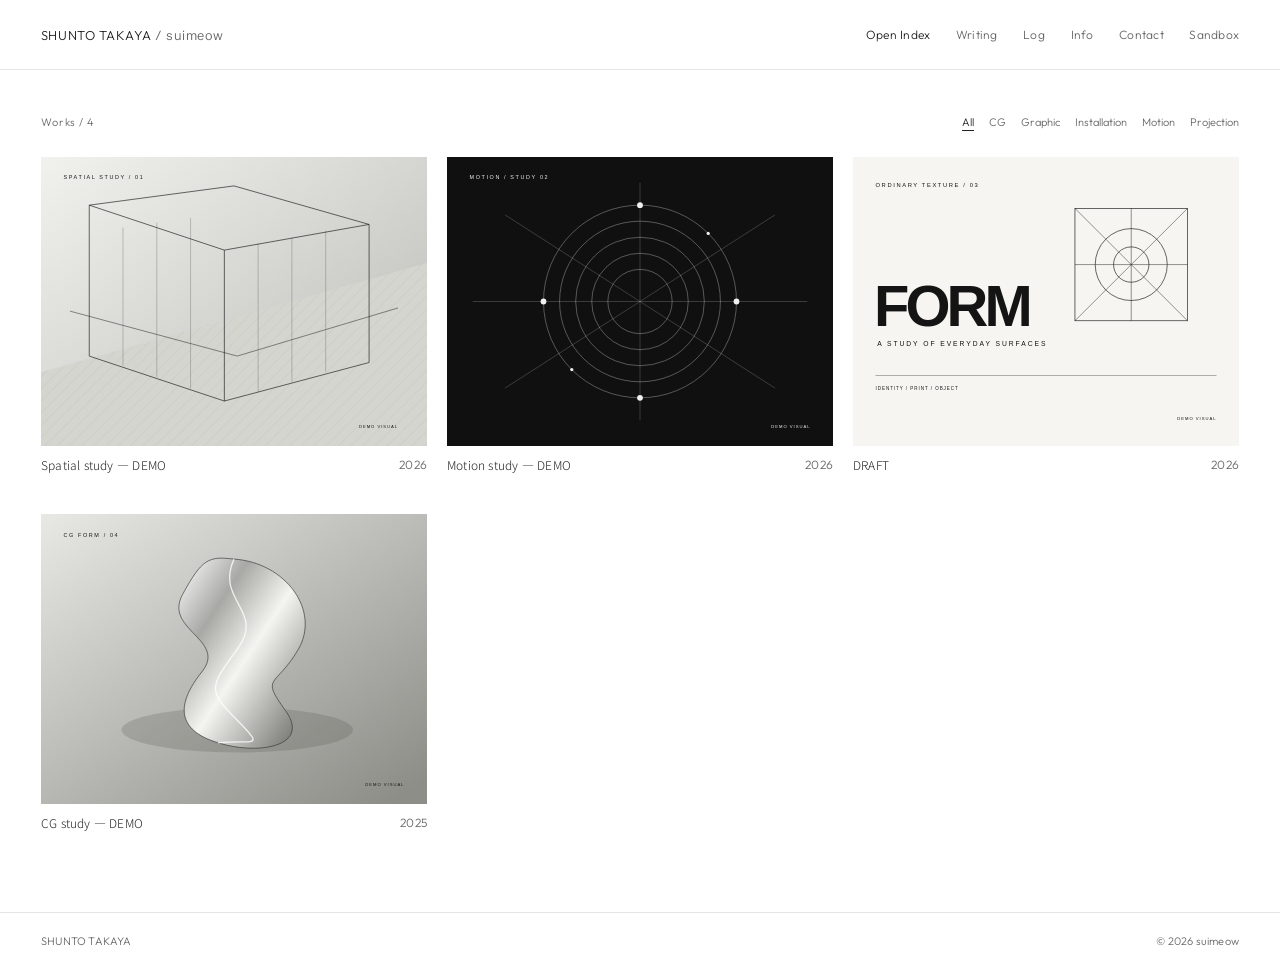
==== commit dbe25037: "Change 'OPEN INDEX' to 'Works' in index.html" ====
--- a/index.html
+++ b/index.html
@@ -21,7 +21,7 @@
   </header>
   <main class="page-main">
     <div class="archive-toolbar">
-      <div class="eyebrow">OPEN INDEX <span id="work-count"></span></div>
+      <div class="eyebrow">Works <span id="work-count"></span></div>
       <div id="genre-filters" class="filters" aria-label="Filter by genre"></div>
     </div>
     <div id="work-grid" class="work-grid" aria-live="polite"><p class="loading">Loading archive…</p></div>
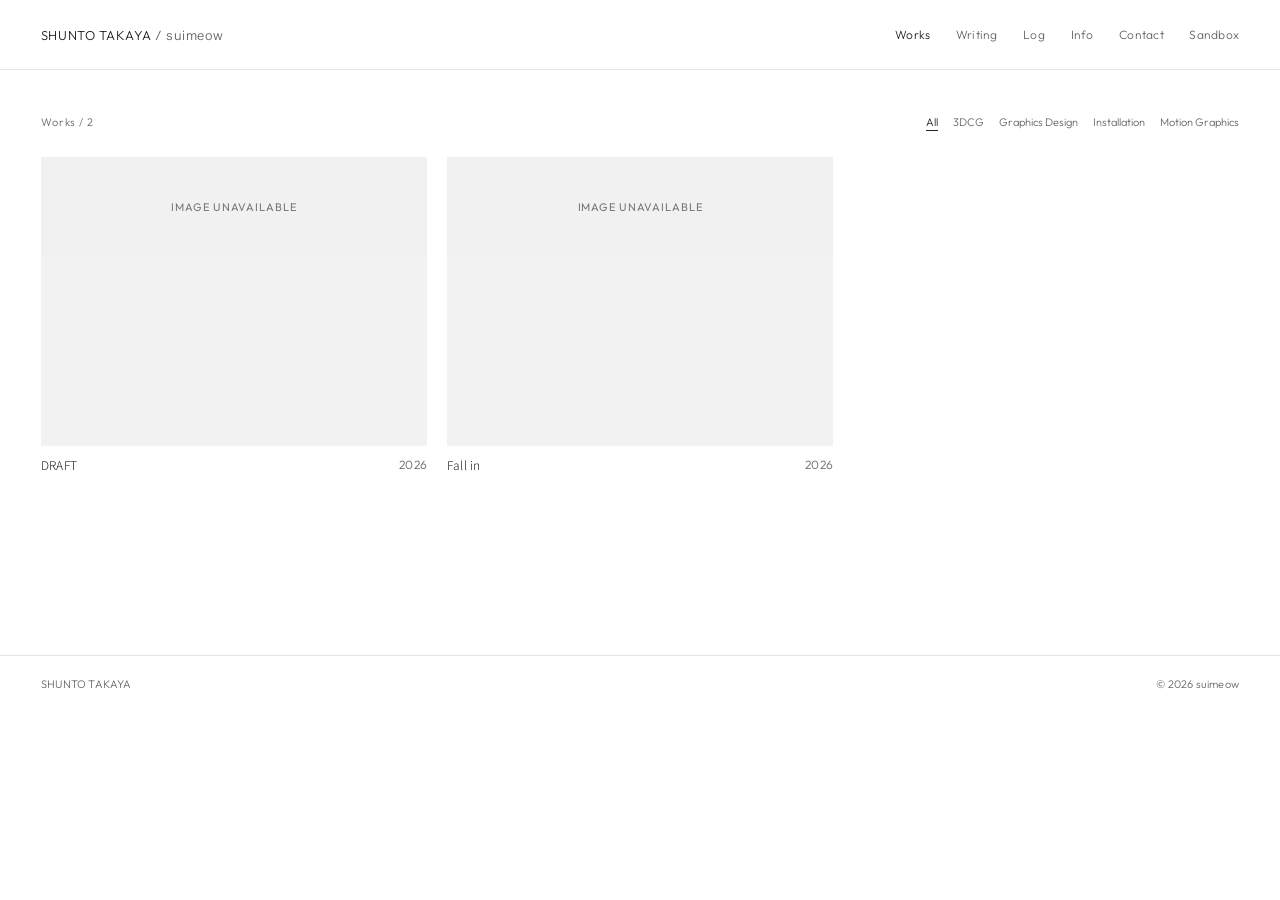
==== commit b39a8e47: "Change navigation label from 'Open Index' to 'Works'" ====
--- a/index.html
+++ b/index.html
@@ -16,7 +16,7 @@
   <header class="site-header">
     <a class="wordmark" href="index.html">SHUNTO TAKAYA <span>/ suimeow</span></a>
     <nav class="site-nav" aria-label="Main navigation">
-      <a aria-current="page" href="index.html">Open Index</a><a href="writing.html">Writing</a><a href="log.html">Log</a><a href="info.html">Info</a><a href="contact.html">Contact</a><a href="sandbox.html">Sandbox</a>
+      <a aria-current="page" href="index.html">Works</a><a href="writing.html">Writing</a><a href="log.html">Log</a><a href="info.html">Info</a><a href="contact.html">Contact</a><a href="sandbox.html">Sandbox</a>
     </nav>
   </header>
   <main class="page-main">
